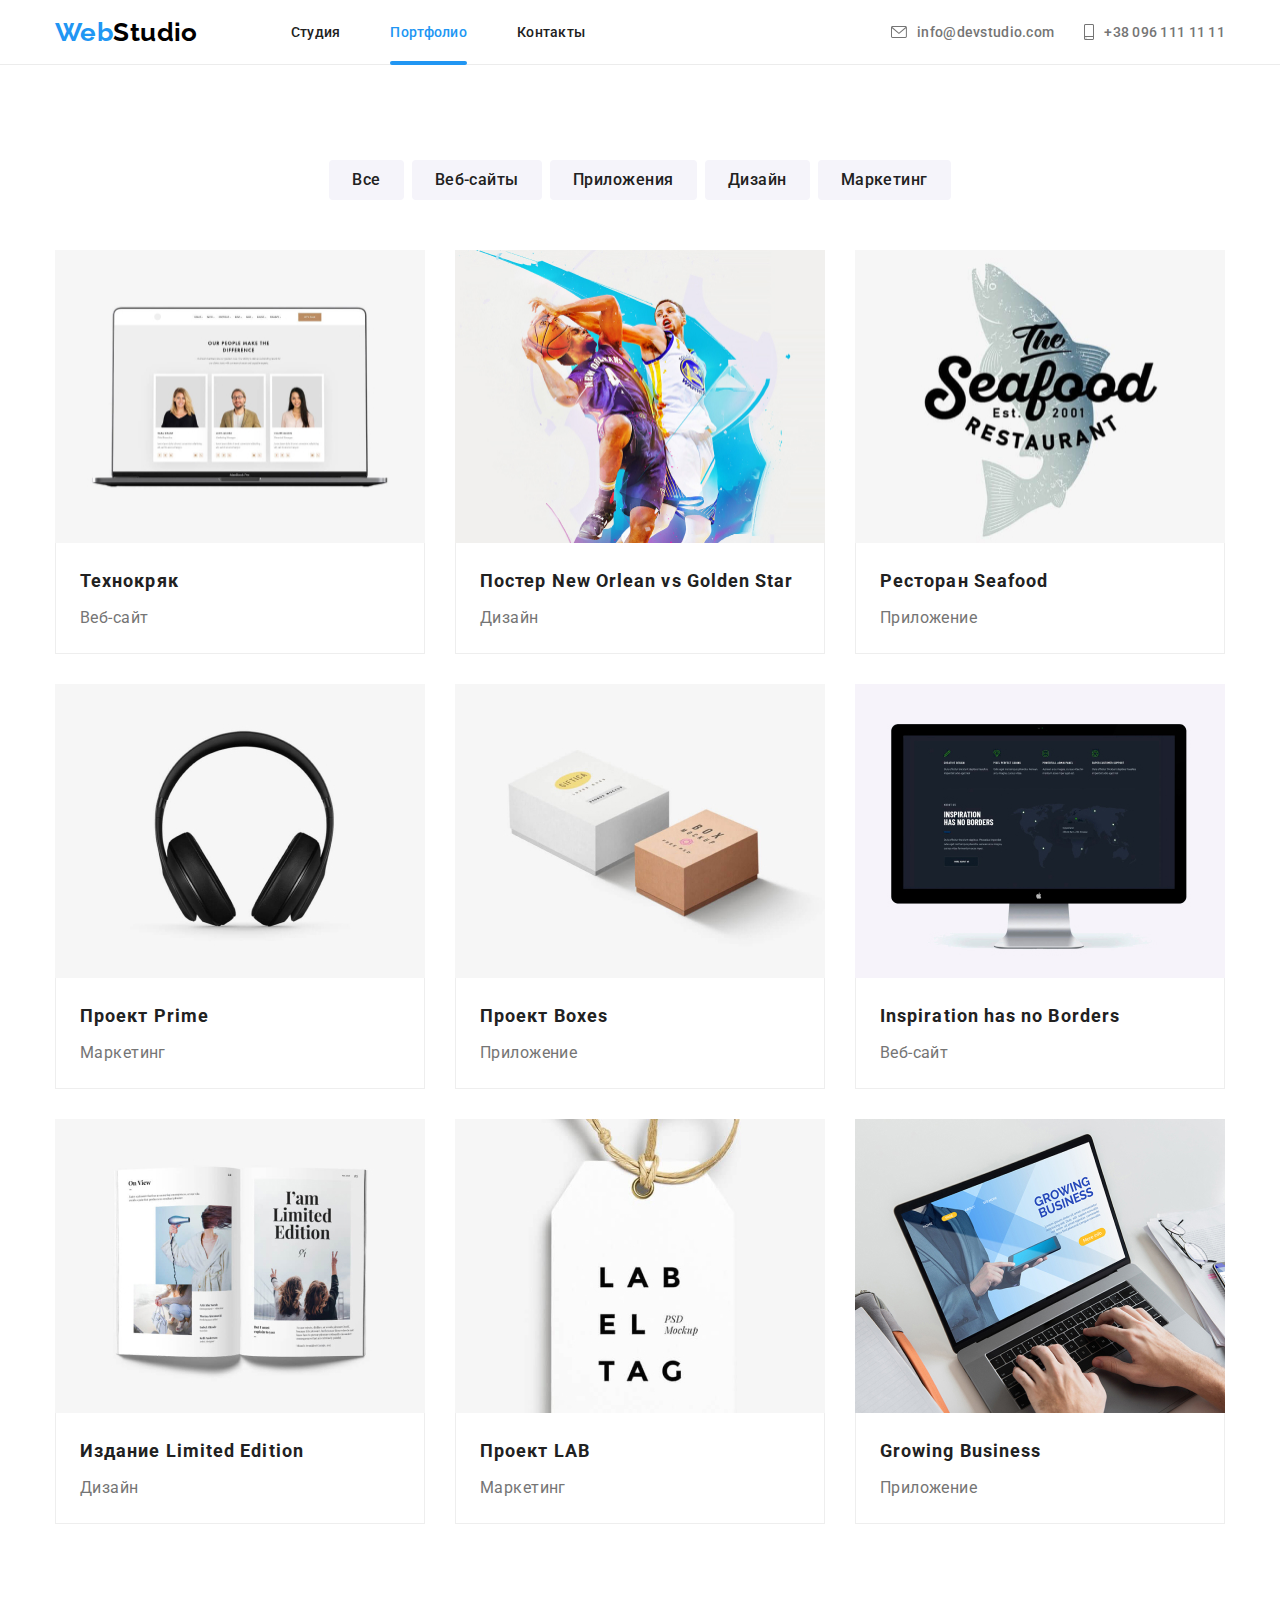
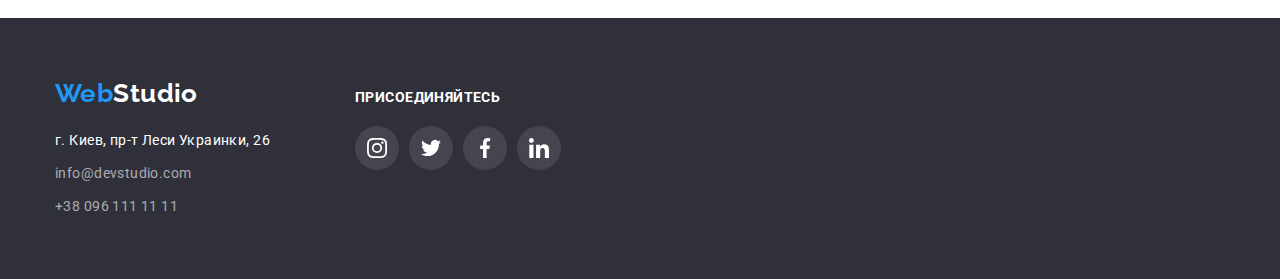
==== portfolio.html @ 7743cda0 "клонирую прошлый репозиторий с работы 5 на 6" ====
<!DOCTYPE html>
<html lang="ru">

<head>
    <meta charset="UTF-8">
    <meta http-equiv="X-UA-Compatible" content="IE=edge">
    <meta name="viewport" content="width=device-width, initial-scale=1.0">
    <title>Document</title>
    <link href="https://fonts.googleapis.com/css2?family=Raleway:wght@700&family=Roboto:wght@400;500;700;900&display=swap"
        rel="stylesheet">
    <link rel="stylesheet"
        href="https://cdnjs.cloudflare.com/ajax/libs/modern-normalize/1.1.0/modern-normalize.min.css">
    <link rel="stylesheet" href="./css/styles.css">
</head>

<body class="page">
    <!--верхняя линия хедер-->
    <header class="page-header">
        <div class="conteiner">
            <!--раздел основной навигации-->
            <nav class="main-nav">
                <!--логотип хедер-->
                <a href="./index.html" class="logo">
                    <span class="accent">Web</span>Studio
                </a>
                <!-- навигация по сайту -->
                <ul class="site-nav list">
                    <li class="item"><a href="./index.html" class="link current-hover">Студия</a></li>
                    <li class="item"><a href="./portfolio.html " class="link current">Портфолио</a></li>
                    <li class="item"><a href="" class="link current-hover">Контакты</a></li>
                </ul>
            </nav>
            <!--контакты хедер-->
            <ul class="contact-nav list">
                <li class="item">
                    <a href="mailto:info@devstudio.com" class="link current-hover">
                        <svg class="icon" width="16" height="12">
                            <use href="./images/icons.svg#envelope"></use>
                        </svg>
                        info@devstudio.com
                    </a>
                </li>
                <li class="item">
                    <a href="tel:+380961111111" class="link current-hover">
                        <svg class="icon" width="10" height="16">
                            <use href="./images/icons.svg#smartphone"></use>
                        </svg>
                        +38 096 111 11 11
                    </a>
                </li>
            </ul>
        </div>
    </header>

    <main class="main portfolio">
        <!-- Фильтр -->
        <section class="section">
            <div class="conteiner">
                <!-- этот тег будет скрыт -->
                <h1 class="section-title not-displaye">(Кнопки) Фильтр проектов</h1>
                <!-- список кнопок -->
                <ul class="filter list">
                    <li class="items">
                        <button class="button" type="button">Все</button>
                    </li>
                    <li class="items">
                        <button class="button" type="button">Веб-сайты</button>
                    </li>
                    <li class="items">
                        <button class="button" type="button">Приложения</button>
                    </li>
                    <li class="items">
                        <button class="button" type="button">Дизайн</button>
                    </li>
                    <li class="items">
                        <button class="button" type="button">Маркетинг</button>
                    </li>
                </ul>
                
                <!-- список проектов -->
                <ul class="works-list list">

                    <li class="works-categories">
                        <a class="link" href="">
                            <div class="thumb-description">
                                <img class="image" src="./images/imglistworks1.jpg" alt="Технокряк Веб-сайт" width="370">
                                <p class="text">
                                    Технокряк это современная площадка распространения коронавируса. Компании используют эту платформу для цифрового
                                    шпионажа и атак на защищённые сервера конкурентов.
                                </p>
                            </div>
                            <div class="thumb">
                                <h2 class="title">Технокряк</h2>
                                <p class="text">Веб-сайт</p>
                            </div>
                        </a>
                    </li>
                    
                    <li class="works-categories">
                        <a class="link" href="">
                            <div class="thumb-description">
                                <img class="image" src="./images/imglistworks2.jpg" alt="Дизайн постера Новый Орлеан против Голден Стар" width="370">
                                <p class="text">
                                    Технокряк это современная площадка распространения коронавируса. Компании используют эту платформу для цифрового
                                    шпионажа и атак на защищённые сервера конкурентов.
                                </p>
                            </div>
                            <div class="thumb">
                                <h2 class="title">Постер New Orlean vs Golden Star</h2>
                                <p class="text">Дизайн</p>
                            </div>
                        </a>
                    </li>

                    <li class="works-categories">
                        <a class="link" href="">
                            <div class="thumb-description">
                                <img class="image" src="./images/imglistworks3.jpg" alt="Приложениея для ресторана морепродуктов Сифуд" width="370">
                                <p class="text">
                                    Технокряк это современная площадка распространения коронавируса. Компании используют эту платформу для цифрового
                                    шпионажа и атак на защищённые сервера конкурентов.
                                </p>
                            </div>
                            <div class="thumb">
                                <h2 class="title">Ресторан Seafood</h2>
                                <p class="text">Приложение</p>
                            </div>
                        </a>
                    </li>

                    <li class="works-categories">
                        <a class="link" href="">
                            <div class="thumb-description">
                                <img class="image" src="./images/imglistworks4.jpg" alt="Проект прайм Маркетинг" width="370">
                                <p class="text">
                                    Технокряк это современная площадка распространения коронавируса. Компании используют эту платформу для цифрового
                                    шпионажа и атак на защищённые сервера конкурентов.
                                </p>
                            </div>
                            <div class="thumb">
                                <h2 class="title">Проект Prime</h2>
                                <p class="text">Маркетинг</p>
                            </div>
                        </a>
                    </li>

                    <li class="works-categories">
                        <a class="link" href="">
                            <div class="thumb-description">
                                <img class="image" src="./images/imglistworks5.jpg" alt="Проект Коробки Приложение" width="370">
                                <p class="text">
                                    Технокряк это современная площадка распространения коронавируса. Компании используют эту платформу для цифрового
                                    шпионажа и атак на защищённые сервера конкурентов.
                                </p>
                            </div>
                            <div class="thumb">
                                <h2 class="title">Проект Boxes</h2>
                                <p class="text">Приложение</p>
                            </div>
                        </a>
                    </li>

                    <li class="works-categories">
                        <a class="link" href="">
                            <div class="thumb-description">
                                <img class="image" src="./images/imglistworks6.jpg" alt="Веб-сайт У вдохновения нет границ" width="370">
                                <p class="text">
                                    Технокряк это современная площадка распространения коронавируса. Компании используют эту платформу для цифрового
                                    шпионажа и атак на защищённые сервера конкурентов.
                                </p>
                            </div>
                            <div class="thumb">
                                <h2 class="title">Inspiration has no Borders</h2>
                                <p class="text">Веб-сайт</p>
                            </div>
                        </a>
                    </li>

                    <li class="works-categories">
                        <a class="link" href="">
                            <div class="thumb-description">
                                <img class="image" src="./images/imglistworks7.jpg" alt="дизайн издания с названием Ограниченный выпуск" width="370">
                                <p class="text">
                                    Технокряк это современная площадка распространения коронавируса. Компании используют эту платформу для цифрового
                                    шпионажа и атак на защищённые сервера конкурентов.
                                </p>
                            </div>
                            <div class="thumb">
                                <h2 class="title">Издание Limited Edition</h2>
                                <p class="text">Дизайн</p>
                            </div>
                        </a>
                    </li>

                    <li class="works-categories">
                        <a class="link" href="">
                            <div class="thumb-description">
                                <img class="image" src="./images/imglistworks8.jpg" alt="Проект ЛАБ Маркетинг" width="370">
                                <p class="text">
                                    Технокряк это современная площадка распространения коронавируса. Компании используют эту платформу для цифрового
                                    шпионажа и атак на защищённые сервера конкурентов.
                                </p>
                            </div>
                            <div class="thumb">
                                <h2 class="title">Проект LAB</h2>
                                <p class="text">Маркетинг</p>
                            </div>
                        </a>
                    </li>

                    <li class="works-categories">
                        <a class="link" href="">
                            <div class="thumb-description">
                                <img class="image" src="./images/imglistworks9.jpg" alt="Приложение Растущий бизнес" width="370">
                                <p class="text">
                                    Технокряк это современная площадка распространения коронавируса. Компании используют эту платформу для цифрового
                                    шпионажа и атак на защищённые сервера конкурентов.
                                </p>
                            </div>
                            <div class="thumb">
                                <h2 class="title">Growing Business</h2>
                                <p class="text">Приложение</p>
                            </div>
                        </a>
                    </li>

                </ul>
            </div>
        </section>
    </main>

    <!--подвал-->
    <footer class="page-footer">
        <div class="conteiner">

            <div class="logo-and-contacts">
                <!--логотип футер-->
                <a href="./index.html" class="logo">
                    <span class="accent">Web</span>Studio
                </a>

                <!--контакты футер-->
                <address class="contact-footer list">
                    <p class="text">г. Киев, пр-т Леси Украинки, 26</p>
                    <a class="link" href="mailto:info@devstudio.com">info@devstudio.com</a>
                    <a class="link" href="tel:+380961111111">+38 096 111 11 11</a>
                </address>
            </div>

            <!-- наши соцсети  -->
            <div class="our-social-networks">
                <h2 class="titel">присоединяйтесь</h2>
                <ul class="social-links list">

                    <li class="item">
                        <a class="link instagram" href="">
                            <svg class="icon" width="20" height="20">
                                <use href="./images/icons.svg#instagram"></use>
                            </svg>
                        </a>
                    </li>

                    <li class="item">
                        <a class="link twitter" href="">
                            <svg class="icon" width="20" height="20">
                                <use href="./images/icons.svg#twitter"></use>
                            </svg>
                        </a>
                    </li>

                    <li class="item">
                        <a class="link facebook" href="">
                            <svg class="icon" width="20" height="20">
                                <use href="./images/icons.svg#facebook"></use>
                            </svg>
                        </a>
                    </li>

                    <li class="item">
                        <a class="link linkedin" href="">
                            <svg class="icon" width="20" height="20">
                                <use href="./images/icons.svg#linkedin"></use>
                            </svg>
                        </a>
                    </li>
                    
                </ul>
            </div>
         
        </div>
    </footer>
</body>

</html>
---- css/styles.css ----
/*цвет текста вторичный #757575;*/
/*цвет текста основной #212121;*/
/*цвет текста WebStudio #000000 #2196F3 #FFFFFF;*/
/*цвет текста кнопка, ссылки #2196F3;*/
/*нижние контакты rgba(255, 255, 255, 0.6);*/
/*цвет фона оновной #E5E5E5;*/
/*цвет фона хедер #FFFFFF;*/
/*цвет фона шапка, футер  #2F303A;*/
/*цвет фона наша команта #F5F4FA;*/
/*цвет фона наша команда карточки #FFFFFF;*/

:root {
  --primary-text-color: #757575;
  --title-text-color: #212121;
  --accent-color: #2196f3;
  --accent-color-effect: #188ce8;
  --text-color-white-a: rgba(255, 255, 255, 0.6);
  --text-color-white: #ffffff;
  --text-color-blac: #000000;
  --bg-color-white: #ffffff;
  --bg-color-light: #f5f4fa;
  --bg-color-hero: #c4c4c4;
  --bg-color-footer: #2f303a;
  --block-border-line: #ececec;
  --card-border-color: #eeeeee;
  --color4: #afb1b8;
  --color3: #757575;
  --size: 24px;
}

body {
  color: var(--primary-text-color);
  background-color: var(--bg-color-white);
  font-family: Roboto, sans-serif;
  letter-spacing: 0.03em;
  font-size: 14px;
}

img {
  display: block;
  width: 100%;
  height: auto;
}

h1,
h2,
h3,
h4,
h5,
h6,
p {
  margin: 0;
}

/* all lists */
.list {
  padding: 0;
  margin: 0;
  list-style: none;
}

/* section container */
.conteiner {
  width: 1200px;
  margin-left: auto;
  margin-right: auto;
  padding-left: 15px;
  padding-right: 15px;
}

/*header*/
.page-header {
  background-color: var(--text-color-white);
  border-bottom: 1px solid var(--block-border-line);
}

.page-header .conteiner,
.conteiner .main-nav,
.main-nav .site-nav,
.conteiner .contact-nav {
  display: flex;
  align-items: center;
  flex-wrap: wrap;
}

/*header logo*/
.logo {
  margin-right: 93px;
  color: var(--text-color-blac);
  font-family: Raleway, cursive;
  font-weight: bold;
  font-size: 26px;
  line-height: 1.19;
  text-decoration: none;
}

.logo .accent {
  color: var(--accent-color);
}

/*site-nav and contact-nav*/
.site-nav .item:not(:last-child) {
  margin-right: 50px;
}

.site-nav .link.current {
  color: var(--accent-color);
  position: relative;
}

.site-nav .link.current::after {
  content: ' ';
  position: absolute;
  left: 0;
  bottom: -1px;
  width: 100%;
  min-height: 4px;
  border-radius: 4px;
  background-color: var(--accent-color);
}

/* not in those assignments */
/* .site-nav .current-hover,
.contact-nav .current-hover {
  position: relative;
}
.site-nav .current-hover::after,
.contact-nav .current-hover::after {
  content: ' ';
  position: absolute;
  left: 0;
  bottom: -1px;
  width: 100%;
  min-height: 4px;
  border-radius: 4px;
  background-color: var(--accent-color);
  transform: scale(0);

  transition-property: transform;
  transition-duration: 250ms;
  transition-timing-function: cubic-bezier(0.4, 0, 0.2, 1);
}
.site-nav .current-hover:hover::after,
.contact-nav .current-hover:hover::after,
.site-nav .current-hover:focus::after,
.contact-nav .current-hover:focus::after {
  transform: scale(1);
} */
/* not in those assignments */

.conteiner .contact-nav {
  margin-left: auto;
}

.contact-nav .item:not(:last-child) {
  margin-right: 30px;
}

.site-nav .link,
.contact-nav .link {
  display: block;
  padding: 24px 0;
  color: var(--title-text-color);
  font-weight: 500;
  line-height: 1.15;
  letter-spacing: 0.02em;
  text-decoration: none;

  transition-property: color;
  transition-duration: 250ms;
  transition-timing-function: cubic-bezier(0.4, 0, 0.2, 1);
}

.contact-nav .link {
  display: flex;
  align-items: center;
  color: var(--primary-text-color);
  fill: var(--color3);

  transition-property: color, fill;
}

.site-nav .link:hover,
.site-nav .link:focus,
.contact-nav .link:hover,
.contact-nav .link:focus {
  color: var(--accent-color);
  fill: var(--accent-color);
}

.contact-nav .icon {
  margin-right: 10px;
}

/* main */
/*hero*/
.section.hero {
  max-width: 1600px;
  height: 600px;
  margin-left: auto;
  margin-right: auto;
  background-color: var(--bg-color-hero);
  background-image: linear-gradient(to right, rgba(47, 48, 58, 0.4), rgba(47, 48, 58, 0.4)),
    url(../images/hero-background-image.jpg);
  background-repeat: no-repeat;
  background-position: center;
  background-size: cover;
}

.section.hero {
  text-align: center;
  padding-top: 200px;
  padding-bottom: 200px;
}

.hero .hero-title {
  max-width: 696px;
  margin: auto;
  margin-bottom: 30px;
  font-weight: 900;
  font-size: 44px;
  line-height: 1.36;
  letter-spacing: 0.06em;
  text-transform: uppercase;
  color: var(--text-color-white);
}

/*button*/
.button {
  color: var(--title-text-color);
  background-color: var(--bg-color-light);
  cursor: pointer;
  border-radius: 4px;
  border: 1px solid transparent;
  padding: 0;
  margin: 0;
}

/*hero button*/
.hero .button.primary {
  font-family: inherit;
  font-weight: bold;
  font-size: 16px;
  line-height: 1.87;
  align-items: center;
  letter-spacing: 0.06em;
  padding: 10px 32px;
}

.button.primary {
  color: var(--text-color-white);
  background-color: var(--accent-color);

  transition-property: background-color, box-shadow;
  transition-duration: 250ms;
  transition-timing-function: cubic-bezier(0.4, 0, 0.2, 1);
}

.button.primary:hover,
.button.primary:focus {
  background-color: var(--accent-color-effect);
  box-shadow: 0px 4px 4px rgba(0, 0, 0, 0.15);
}

/*button filter page portfolio*/
.filter.list {
  display: flex;
  justify-content: center;
  margin-bottom: 50px;
}

.filter .items:not(:last-child) {
  margin-right: 8px;
}

.filter .button {
  font-family: inherit;
  font-weight: 500;
  font-size: 16px;
  line-height: 1.62;
  letter-spacing: 0.03em;
  padding: 6px 22px;

  transition-property: color, background-color, box-shadow;
  transition-duration: 250ms;
  transition-timing-function: cubic-bezier(0.4, 0, 0.2, 1);
}

.filter .button:hover,
.filter .button:focus {
  color: var(--text-color-white);
  background-color: var(--accent-color);
  box-shadow: 0px 3px 1px rgba(0, 0, 0, 0.1), 0px 1px 2px rgba(0, 0, 0, 0.08),
    0px 2px 2px rgba(0, 0, 0, 0.12);
}

/*section*/
.section {
  padding-top: 94px;
  padding-bottom: 94px;
}

.section-title {
  margin-top: 0;
  margin-bottom: 50px;
  font-weight: bold;
  font-size: 36px;
  line-height: 1.16;
  text-align: center;
  color: var(--title-text-color);
}

/* hidden headers */
.section-title.not-displaye {
  visibility: hidden;
  margin-bottom: -41.25px;
}

/*features*/
.feature-list {
  display: flex;
  margin-left: -30px;
}

.feature-list .item {
  margin-left: 30px;
  flex-basis: calc(100% / 4 - 30px);
}

.feature-list .for-icon {
  display: flex;
  width: 100%;
  height: 120px;
  background-color: var(--bg-color-light);
  border-radius: 4px;
  margin-bottom: 30px;
}

.for-icon .icon {
  /* width: 70px;
  height: 70px; */
  margin: auto;
}

.feature-list .title {
  margin-bottom: 10px;
  font-weight: bold;
  font-size: 14px;
  line-height: 1.14;
  text-transform: uppercase;
  color: var(--title-text-color);
}

.feature-list .text {
  line-height: 1.71;
}

/* skills */
.section.skills {
  padding-top: 0;
}

.skills .skills-list {
  display: flex;
  margin-left: -30px;
}

.skills-list .item {
  margin-left: 30px;
  flex-basis: calc(100% / 3 - 30px);
  position: relative;
}

.skills-list .title {
  display: flex;
  justify-content: center;
  align-items: center;
  background-color: rgba(47, 48, 58, 0.8);
  color: var(--text-color-white);
  font-size: 14px;
  text-transform: uppercase;
  position: absolute;
  width: 100%;
  min-height: 70px;
  bottom: 0;
}

/*our team*/
.team {
  background-color: var(--bg-color-light);
}

.team-list {
  display: flex;
  margin-left: -30px;
}

.team-list .team-member {
  background-color: var(--bg-color-white);
  text-align: center;
  margin-left: 30px;
  flex-basis: calc(100% / 4 - 30px);
  box-shadow: 0px 1px 3px rgba(0, 0, 0, 0.12), 0px 1px 1px rgba(0, 0, 0, 0.14),
    0px 2px 1px rgba(0, 0, 0, 0.2);
  border-radius: 0px 0px 4px 4px;
}

.team-member .bottom-description {
  padding: 30px 32px;
}

.team-member .title {
  font-weight: 500;
  color: var(--title-text-color);
  margin-bottom: 10px;
}

.team-member .title,
.team-member .text {
  font-size: 16px;
  line-height: 1.18;
}
.team-member .social-links,
.page-footer .social-links {
  display: flex;
  flex-wrap: wrap;
  margin-left: -10px;
}

.social-links .item {
  margin-left: 10px;
  margin-top: 16px;
}

.social-links .link {
  display: flex;
  width: 44px;
  height: 44px;
  border-radius: 50%;
  fill: var(--color4);

  transition-property: background-color, fill;
  transition-duration: 250ms;
  transition-timing-function: cubic-bezier(0.4, 0, 0.2, 1);
}

.social-links .icon {
  margin: auto;
}

.social-links .link:hover,
.social-links .link:focus {
  background-color: var(--accent-color);
  fill: var(--text-color-white);
}

/* Regular customers */
.section .list-clients {
  display: flex;
  margin-left: -30px;
}

.list-clients .item {
  margin-left: 30px;
  flex-basis: calc(100% / 6 - 30px);
}

.list-clients .link {
  display: flex;
  width: 100%;
  height: 92px;
  border-radius: 4px;
  border: 1px solid #afb1b8;
  fill: var(--color4);

  transition-property: border, fill;
  transition-duration: 250ms;
  transition-timing-function: cubic-bezier(0.4, 0, 0.2, 1);
}

.list-clients .link:hover,
.list-clients .link:focus {
  border: 1px solid var(--accent-color);
  fill: var(--accent-color);
}

.list-clients .icon {
  margin: auto;
}

/*page portfolio our work*/
.works-list {
  display: flex;
  flex-wrap: wrap;
  margin-left: -30px;
  margin-top: -30px;
}

.works-list > .works-categories {
  flex-basis: calc(100% / 3 - 30px);
  margin-left: 30px;
  margin-top: 30px;
}

.works-categories .link {
  display: block;
  text-decoration: none;

  transition-property: box-shadow;
  transition-duration: 250ms;
  transition-timing-function: cubic-bezier(0.4, 0, 0.2, 1);
}

.works-categories .link:hover,
.works-categories .link:focus {
  box-shadow: 0px 1px 1px rgba(0, 0, 0, 0.12), 0px 4px 4px rgba(0, 0, 0, 0.06),
    1px 4px 6px rgba(0, 0, 0, 0.16);
}

.works-categories .thumb-description {
  position: relative;
  overflow: hidden;
}

.thumb-description .text {
  position: absolute;
  width: 100%;
  height: 100%;
  top: 0;
  left: 0;
  padding: 63px 24px;
  background-color: rgba(33, 150, 243, 0.9);
  color: var(--text-color-white);
  font-size: 18px;
  line-height: 1.55;

  transform: translateY(101%);

  transition-property: transform;
  transition-duration: 250ms;
  transition-timing-function: cubic-bezier(0.4, 0, 0.2, 1);
}

.works-categories:hover .link .thumb-description .text,
.works-categories .link:focus .thumb-description .text {
  transform: translateY(0);
}

.works-categories .thumb {
  border: solid 1px var(--card-border-color);
  border-top: 0;
  padding: 20px 24px;
}

.thumb .title {
  font-weight: bold;
  font-size: 18px;
  line-height: 2;
  letter-spacing: 0.06em;
  color: var(--title-text-color);
  margin: 0 0 4px;
}

.thumb .text {
  font-size: 16px;
  line-height: 1.87;
  color: var(--primary-text-color);
}

/*footer*/
.page-footer {
  background-color: var(--bg-color-footer);
  color: var(--text-color-white);
  padding-top: 60px;
  padding-bottom: 60px;
}

.page-footer .conteiner {
  display: flex;
  align-items: baseline;
}

/*logo footer*/
.logo-and-contacts .logo {
  color: var(--text-color-white);
  margin-bottom: 20px;
  margin-right: 0;
  display: inline-block;
}

/* contacts footer */
.logo-and-contacts .contact-footer {
  width: 230px;
  margin-right: 70px;
}

.contact-footer .text,
.contact-footer .link {
  font-style: normal;
  line-height: 1.71;
  display: block;
}

.contact-footer .link {
  color: var(--text-color-white-a);
  text-decoration: none;
  margin-top: 9px;

  transition-property: color;
  transition-duration: 250ms;
  transition-timing-function: cubic-bezier(0.4, 0, 0.2, 1);
}

.contact-footer .link:hover,
.contact-footer .link:focus {
  color: var(--accent-color);
}

/* our social networks */
.our-social-networks .titel {
  font-size: 14px;
  line-height: 1.14;
  text-transform: uppercase;
}

.our-social-networks .item {
  margin-top: 20px;
}

.our-social-networks .link {
  background-color: rgba(255, 255, 255, 0.1);
  fill: var(--text-color-white);
}

/* beckdrop */
.beckdrop {
  position: fixed;
  top: 0;
  left: 0;
  width: 100%;
  height: 100%;
  background-color: rgba(0, 0, 0, 0.2);
  opacity: 1;

  transition: opacity 250ms cubic-bezier(0.4, 0, 0.2, 1),
    visibility 250ms cubic-bezier(0.4, 0, 0.2, 1);
}

.beckdrop.is-hidden {
  opacity: 0;
  visibility: hidden;
  pointer-events: none;
}

.beckdrop .modal {
  position: absolute;
  min-width: 528px;
  min-height: 581px;
  top: 50%;
  left: 50%;
  padding: 40px;
  background: var(--bg-color-white);
  box-shadow: 0px 1px 3px rgba(0, 0, 0, 0.12), 0px 1px 1px rgba(0, 0, 0, 0.14),
    0px 2px 1px rgba(0, 0, 0, 0.2);
  border-radius: 4px;

  transform: translate(-50%, -50%) scale(1);

  transition: transform 250ms cubic-bezier(0.4, 0, 0.2, 1);
}

.beckdrop.is-hidden .modal {
  transform: translate(-50%, -50%) scale(0.9);
}

.modal .button {
  position: absolute;
  top: 8px;
  right: 8px;
  display: flex;
  width: 30px;
  height: 30px;
  border: 1px solid rgba(0, 0, 0, 0.1);
  border-radius: 50%;
}

.modal .icon {
  fill: var(--text-color-blac);
  margin: auto;
}
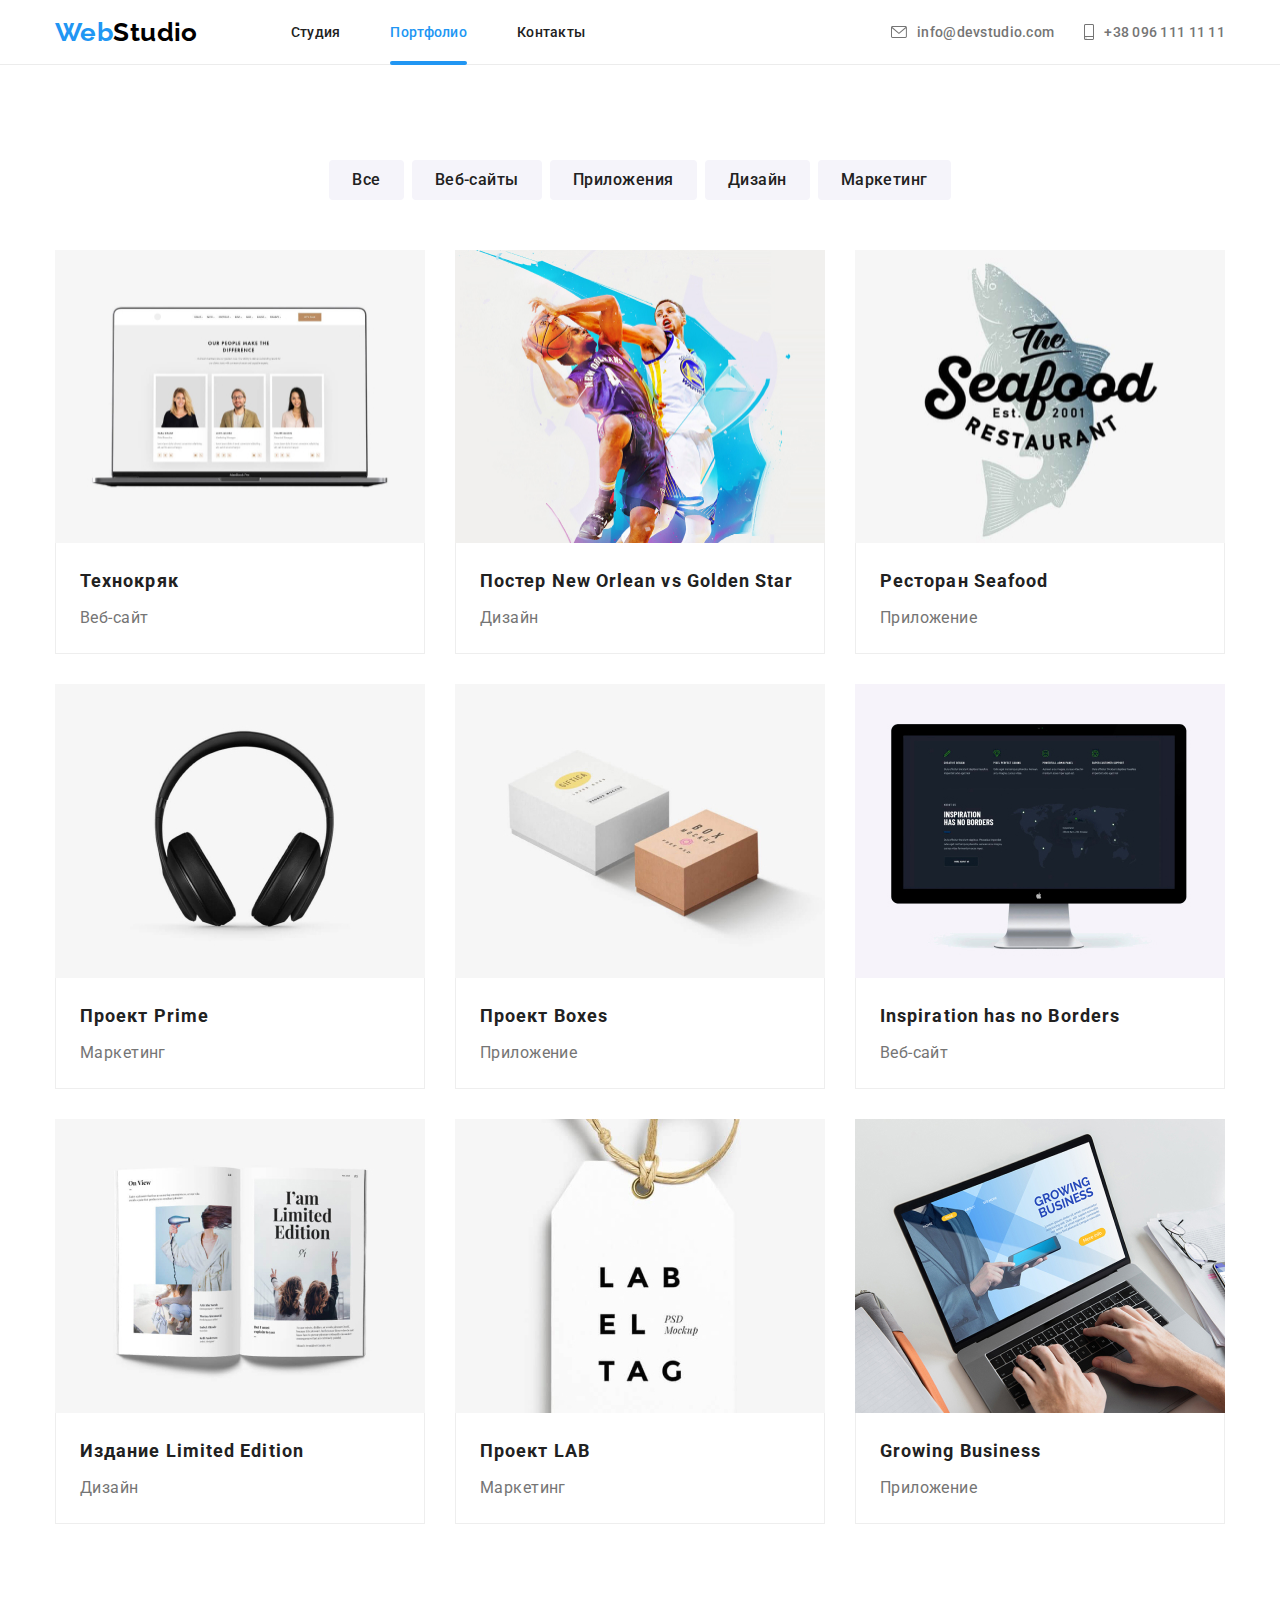
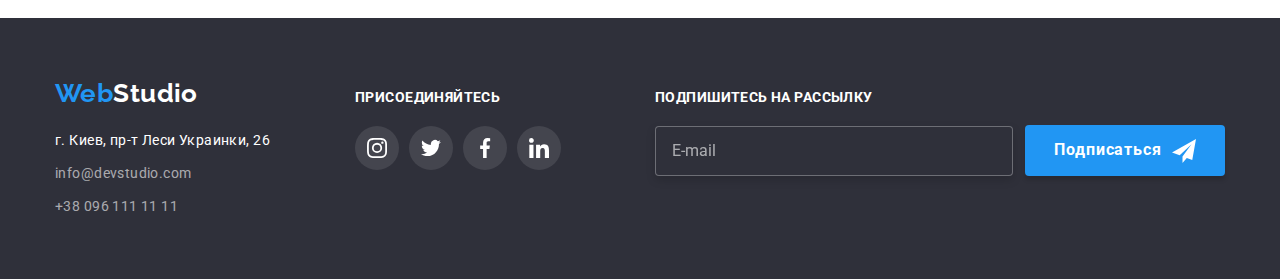
==== commit 5380f22c: "стилизация форм" ====
--- a/portfolio.html
+++ b/portfolio.html
@@ -286,6 +286,22 @@
                     
                 </ul>
             </div>
+
+            <Form class="form-footer">
+            
+                <div class="form-field">
+                    <label class="form-label" for="mail">Подпишитесь на рассылку</label>
+                    <input class="form-input" type="email" name="mail" id="mail" placeholder="E-mail">
+                </div>
+            
+                <button class="button primary" type="submit">
+                    Подписаться
+                    <svg class="icon" width="24" height="24">
+                        <use href="./images/icons.svg#paper-airplane"></use>
+                    </svg>
+                </button>
+            
+            </Form>
          
         </div>
     </footer>
--- a/css/styles.css
+++ b/css/styles.css
@@ -237,19 +237,21 @@
 }
 
 /*hero button*/
-.hero .button.primary {
+.button.primary {
   font-family: inherit;
   font-weight: bold;
   font-size: 16px;
-  line-height: 1.87;
+  line-height: 1.8;
   align-items: center;
   letter-spacing: 0.06em;
-  padding: 10px 32px;
+  min-width: 200px;
+  padding: 10px 0;
 }
 
 .button.primary {
   color: var(--text-color-white);
   background-color: var(--accent-color);
+  box-shadow: 0px 4px 4px rgba(0, 0, 0, 0.15);
 
   transition-property: background-color, box-shadow;
   transition-duration: 250ms;
@@ -578,6 +580,7 @@
 .page-footer .conteiner {
   display: flex;
   align-items: baseline;
+  flex-wrap: wrap;
 }
 
 /*logo footer*/
@@ -630,6 +633,53 @@
 .our-social-networks .link {
   background-color: rgba(255, 255, 255, 0.1);
   fill: var(--text-color-white);
+}
+
+/* form footer */
+.form-footer {
+  display: flex;
+  align-items: flex-end;
+  margin-left: auto;
+}
+
+.form-footer .form-field {
+  display: flex;
+  flex-direction: column;
+}
+
+.form-footer .form-field .form-label {
+  font-weight: bold;
+  line-height: 1.14;
+  text-transform: uppercase;
+  margin-bottom: 20px;
+}
+
+.form-footer .form-field .form-input {
+  background: var(--bg-color-footer);
+  min-width: 358px;
+  padding: 16px;
+  border: 1px solid rgba(255, 255, 255, 0.3);
+  filter: drop-shadow(0px 4px 4px rgba(0, 0, 0, 0.15));
+  border-radius: 4px;
+  color: var(--text-color-white);
+}
+
+.form-footer .form-field .form-input::placeholder {
+  font-size: 16px;
+  line-height: 1.25;
+  color: rgba(255, 255, 255, 0.6);
+}
+
+.form-footer .button {
+  display: flex;
+  justify-content: center;
+  align-items: center;
+  margin-left: 12px;
+  fill: var(--text-color-white);
+}
+
+.form-footer .button .icon {
+  margin-left: 10px;
 }
 
 /* beckdrop */
@@ -673,7 +723,10 @@
   transform: translate(-50%, -50%) scale(0.9);
 }
 
-.modal .button {
+/* button close */
+.modal .button-close {
+  padding: 0;
+  cursor: pointer;
   position: absolute;
   top: 8px;
   right: 8px;
@@ -683,8 +736,150 @@
   border: 1px solid rgba(0, 0, 0, 0.1);
   border-radius: 50%;
 }
-
-.modal .icon {
+.modal .button-close .icon {
   fill: var(--text-color-blac);
+
   margin: auto;
-}
+  transition: fill 250ms cubic-bezier(0.4, 0, 0.2, 1);
+}
+
+.modal .button-close:hover .icon,
+.modal .button-close:focus .icon {
+  fill: var(--accent-color);
+}
+/* modal form */
+.modal-form .form-request {
+  color: var(--title-text-color);
+  display: block;
+  margin-bottom: 12px;
+  font-size: 20px;
+  text-align: center;
+  letter-spacing: 0.03em;
+}
+
+.modal-form .form-field {
+  position: relative;
+  overflow: hidden;
+  display: flex;
+  flex-direction: column;
+  margin-bottom: 10px;
+}
+.modal-form .form-field:nth-child(6) {
+  margin-top: 20px;
+  margin-bottom: 30px;
+  flex-direction: row;
+  justify-content: center;
+}
+
+.modal-form .form-field .form-label {
+  font-size: 12px;
+  line-height: 1.16;
+  letter-spacing: 0.01em;
+  padding-bottom: 4px;
+}
+
+.modal-form .form-field .form-input {
+  padding: 12px;
+  padding-left: 42px;
+  border: 1px solid rgba(33, 33, 33, 0.2);
+  border-radius: 4px;
+  cursor: pointer;
+  transition: border 250ms cubic-bezier(0.4, 0, 0.2, 1),
+    padding-left 250ms cubic-bezier(0.4, 0, 0.2, 1);
+}
+.modal-form .form-field .form-input:hover,
+.modal-form .form-field .form-input:focus {
+  border: 1px solid var(--accent-color);
+}
+.modal-form .form-field .form-input:not(:placeholder-shown) {
+  padding-left: 12px;
+}
+
+.modal-form .form-field .icon {
+  position: absolute;
+  bottom: 11px;
+  left: 12px;
+  pointer-events: none;
+  fill: var(--title-text-color);
+  opacity: 1;
+  transition: fill 250ms cubic-bezier(0.4, 0, 0.2, 1), left 250ms cubic-bezier(0.4, 0, 0.2, 1),
+    opacity 200ms cubic-bezier(0.4, 0, 0.2, 1);
+}
+.modal-form .form-field .form-input:hover + .icon,
+.modal-form .form-field .form-input:focus + .icon {
+  fill: var(--accent-color);
+}
+.modal-form .form-field .form-input:not(:placeholder-shown) + .icon {
+  left: -18px;
+  opacity: 0;
+}
+
+.modal-form .form-field:nth-child(6) .form-checkbox {
+  /* -webkit-appearance: none;
+  -moz-appearance: none;
+  appearance: none;
+  position: absolute; */
+
+  position: absolute;
+  width: 1px;
+  height: 1px;
+  margin: -1px;
+  border: 0;
+  padding: 0;
+  clip: rect(0 0 0 0);
+  overflow: hidden;
+}
+
+.modal-form .form-field:nth-child(6) .form-label {
+  display: flex;
+  align-items: center;
+  padding: 0;
+}
+
+.modal-form .form-field:nth-child(6) .form-label,
+.modal-form .form-field:nth-child(6) .link {
+  margin: 0;
+  font-size: 14px;
+  line-height: 1.71;
+  letter-spacing: 0.03em;
+}
+.modal-form .form-field:nth-child(6) .link {
+  color: var(--accent-color);
+}
+
+.form-field .form-checkbox + .form-label .icon-check {
+  margin-right: 7px;
+  cursor: pointer;
+}
+
+.form-field .form-checkbox + .form-label .icon-check .icon {
+  opacity: 0;
+  transition: opacity 250ms cubic-bezier(0.4, 0, 0.2, 1);
+}
+.form-field .form-checkbox:checked + .form-label .icon-check .icon:nth-child(1) {
+  opacity: 1;
+}
+.form-field .form-checkbox:not(:checked) + .form-label .icon-check .icon:nth-child(2) {
+  opacity: 1;
+}
+
+.modal-form .form-field .form-textarea {
+  margin: 0;
+  padding: 12px 16px;
+  border: 1px solid rgba(33, 33, 33, 0.2);
+  border-radius: 4px;
+  min-height: 120px;
+  resize: none;
+}
+.modal-form .form-field .form-textarea::placeholder {
+  color: rgba(117, 117, 117, 0.5);
+  font-size: 12px;
+  line-height: 1.16;
+  letter-spacing: 0.01em;
+}
+
+.modal-form .button.primary {
+  display: block;
+  margin-left: auto;
+  margin-right: auto;
+}
